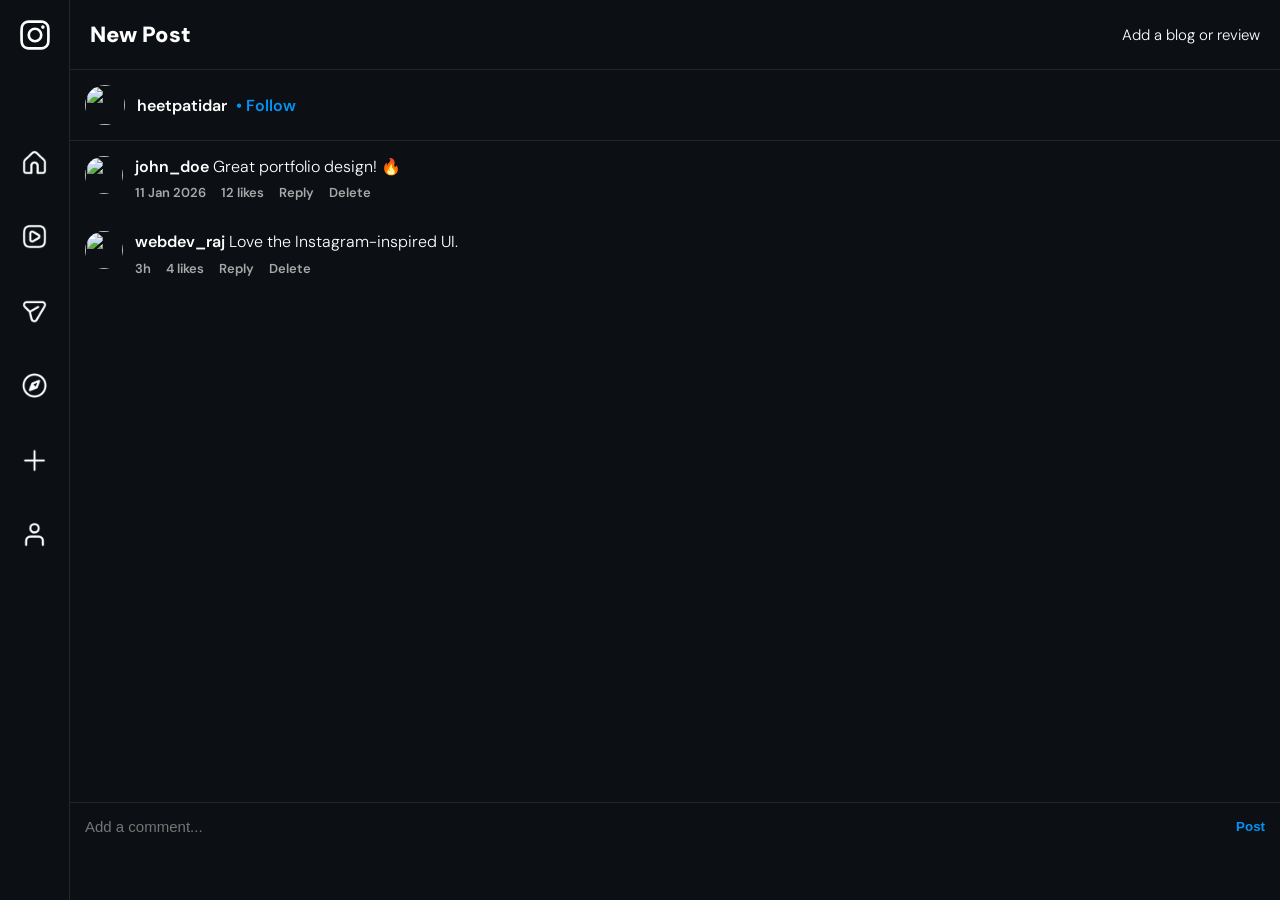
==== addnew/index.html @ d6d23845 "Comment section update" ====
<!DOCTYPE html>
<html lang="en">

<head>
  <meta charset="UTF-8">
  <title>Instagram Profile Clone</title>
  <meta name="viewport" content="width=device-width, initial-scale=1.0">
  <link rel="stylesheet" href="style.css">
  <link
    href="https://fonts.googleapis.com/css2?family=DM+Sans:ital,opsz,wght@0,9..40,100..1000;1,9..40,100..1000&family=Parkinsans:wght@300..800&display=swap"
    rel="stylesheet">
</head>

<body>


  <div class="hamburger" id="hamburger">
    <img src="../static/Instagram_simple_icon.svg" alt="">
  </div>


  <div class="layout">

    <!-- SIDEBAR -->
    <aside class="icon-bar" id="sidebar">
      <div class="icon"><a href="/"><img src="../static/svgviewer-png-output (1).png" alt="404" srcset=""></a></div>
      <div class="icon"><img src="../static/svgviewer-png-output.png" alt="404" srcset=""></div>
      <div class="icon"><a href="/skills/"><img src="../static/svgviewer-png-output (6).png" alt="" srcset=""></a></div>
      <div class="icon"><img src="../static/svgviewer-png-output (3).png" alt="" srcset=""></div>
      <div class="icon"><a href="/addnew/"><img src="../static/svgviewer-png-output (4).png" alt=""></a></div>
      <div class="icon"><a href="/profile/"><img src="../static/svgviewer-png-output (5).png" alt=""></a></div>
    </aside>

    <!-- MAIN CONTENT -->
    <main class="profile-container">

      <div class="header">
        <h2>New Post</h2>
        <span> Add a blog or review</span>
      </div>
      <div class="comments-page">

        <!-- Header -->
        <div class="post-header">
          <img src="profile.jpg" alt="">
          <div class="user-info">
            <span class="username">heetpatidar</span>
            <span class="follow">• Follow</span>
          </div>

          <i class="fa-solid fa-ellipsis"></i>
        </div>

        <!-- Comments -->
        <div class="comments-container">

          <div class="comment">
            <img src="profile1.jpg" alt="">

            <div class="comment-body">
              <p>
                <span class="username">john_doe</span>
                <span class="review">Great portfolio design! 🔥</span>
              </p>

              <div class="comment-meta">
                <span>11 Jan 2026</span>
                <span>12 likes</span>
                <span>Reply</span>
                <span class="delete">Delete</span>
              </div>
            </div>

            <i class="fa-regular fa-heart"></i>
          </div>


          <div class="comment">
            <img src="profile2.jpg" alt="">

            <div class="comment-body">
              <p>
                <span class="username">webdev_raj</span>
                <span class="review">Love the Instagram-inspired UI.</span>
              </p>

              <div class="comment-meta">
                <span>3h</span>
                <span>4 likes</span>
                <span>Reply</span>
                <span class="delete">Delete</span>
              </div>
            </div>

            <i class="fa-regular fa-heart"></i>
          </div>

        </div>

        <!-- Input -->
        <div class="comment-input">
          <input type="text" id="comment-text" placeholder="Add a comment..." />
          <button id="post-comment">Post</button>
        </div>

      </div>







    </main>
  </div>

  <script src="script.js"></script>
</body>

</html>
---- addnew/style.css ----
:root {
  --bg: rgb(12, 15, 20);
  --text: #fff;
  --subtext: #a8a8a8;
  --border: 1px solid #262626;
  --hover: #1a1a1a;
}

* {
  margin: 0;
  padding: 0;
  box-sizing: border-box;
}

body {
  background: var(--bg);
  color: var(--text);
  height: 100vh;
  overflow: hidden;
  font-family: "DM Sans", sans-serif;
  font-optical-sizing: auto;
  font-weight: 600;
  font-style: normal;
  overflow-y: scroll;
}

/* LAYOUT */
.layout {
  display: flex;
  height: 100vh;
}

.hamburger {
  position: fixed;
  top: 20px;
  left: 20px;

}

.hamburger img {
  width: 30px;
  filter: invert(1);
}

/* SIDEBAR */
.icon-bar {
  width: 70px;
  border-right: var(--border);
  display: flex;
  flex-direction: column;
  align-items: center;
  padding-top: 150px;
  gap: 50px;
}

.icon {
  font-size: 22px;
  cursor: pointer;
  filter: invert(1);
  background-color: rgb(243, 240, 235);
  /* width: 40px;
  height: 40px; */
  display: flex;
  align-items: center;
  justify-content: center;
  border-radius: 30%;
  transition: all 0.1s ease-in;
}
/* 
.icon:hover {
  /* background-color: var(--subtext); */
  /* filter:invert(1); 
} */

.icon img {
  width: 25px;
  /* filter:invert(1); */
  height:25px;
}
.icon a{
  display:flex;
  height:24px;
}

.header {
  display: flex;
  justify-content: space-between;
  align-items: center;
  padding: 20px;
  border-bottom: var(--border);
}
.header span{
  font-size:15px;
  font-weight:300;
}
.header h2 {
  font-size: 22px;
  font-weight: 1000;
}

.nav-item {
  font-size: 22px;
  cursor: pointer;
}

/* PROFILE */
.profile-container {
  flex: 1;
  /* overflow-y:scroll; */
  /* padding: 40px 60px; */
} 

/* HEADER */
.profile-header {
  display: flex;
  flex-direction: column;
  border:var(--border);
  /* height:80%; */
  /* zoom:0.5; */
  justify-content:space-between
}

.comments-page{
    /* max-width:600px; */
    margin:auto;
    min-height:100vh;
    /* background:#000; */
}

.post-header{
    display:flex;
    align-items:center;
    justify-content:space-between;
    padding:15px;
    border-bottom:1px solid #262626;
}

.post-header img{
    width:40px;
    height:40px;
    border-radius:50%;
    object-fit:cover;
}

.user-info{
    flex:1;
    margin-left:12px;
}

.username{
    font-weight:600;
}

.follow{
    color:#0095f6;
    margin-left:5px;
}
.following{
    color:#ffffff;
    margin-left:5px;
}

.comments-container{
    height:calc(100vh - 140px);
    overflow-y:auto;
}

.comment{
    display:flex;
    gap:12px;
    padding:15px;
}

.comment img{
    width:38px;
    height:38px;
    border-radius:50%;
    object-fit:cover;
}

.comment-body{
    flex:1;
}

.comment-body p{
    line-height:1.4;
}

.comment-meta{
    display:flex;
    gap:15px;
    margin-top:6px;
    color:#a8a8a8;
    font-size:13px;
}

.comment i{
    color:#e5e5e5;
    cursor:pointer;
}

.comment-input{
    position:sticky;
    bottom:50px;
    display:flex;
    align-items:center;
    gap:10px;
    padding:15px;
    border-top:1px solid #262626;
    /* background:#000; */
}

.comment-input input{
    flex:1;
    background:transparent;
    border:none;
    outline:none;
    color:white;
    font-size:15px;
}

.comment-input button{
    background:none;
    border:none;
    color:#0095f6;
    font-weight:600;
    cursor:pointer;
}

.review{
  font-weight:300;
}





@media (max-width: 768px) {

  .hamburger {
    display: none;
  }

  .icon-bar {
    bottom: 0px;
    position: fixed;
    /* left: 0px; */
    /* top: 0; */
    height: 48px;
    background: var(--bg);
    border-top: var(--border);
    transition: 0.3s;
    z-index: 999;
    width: 100%;
    /* display: flex; */
    flex-direction: row;
    justify-content: space-evenly;
    padding-bottom: 20px;
    padding-top: 20px;
    gap: 20px;
  }

  .icon-bar.open {
    left: 0;
  }

  .messages-panel {
    width: 100%;
  }

  .icon:hover {
    background-color: none;
  }

  .profile-container {
  flex: 1;
  overflow:none;
  /* padding: 40px 60px; */
}

}
@media(min-width: 768px) {
  .profile-container{
    overflow-y:scroll;
  }
  body{
    overflow-y: none;
  }
}
/* test */
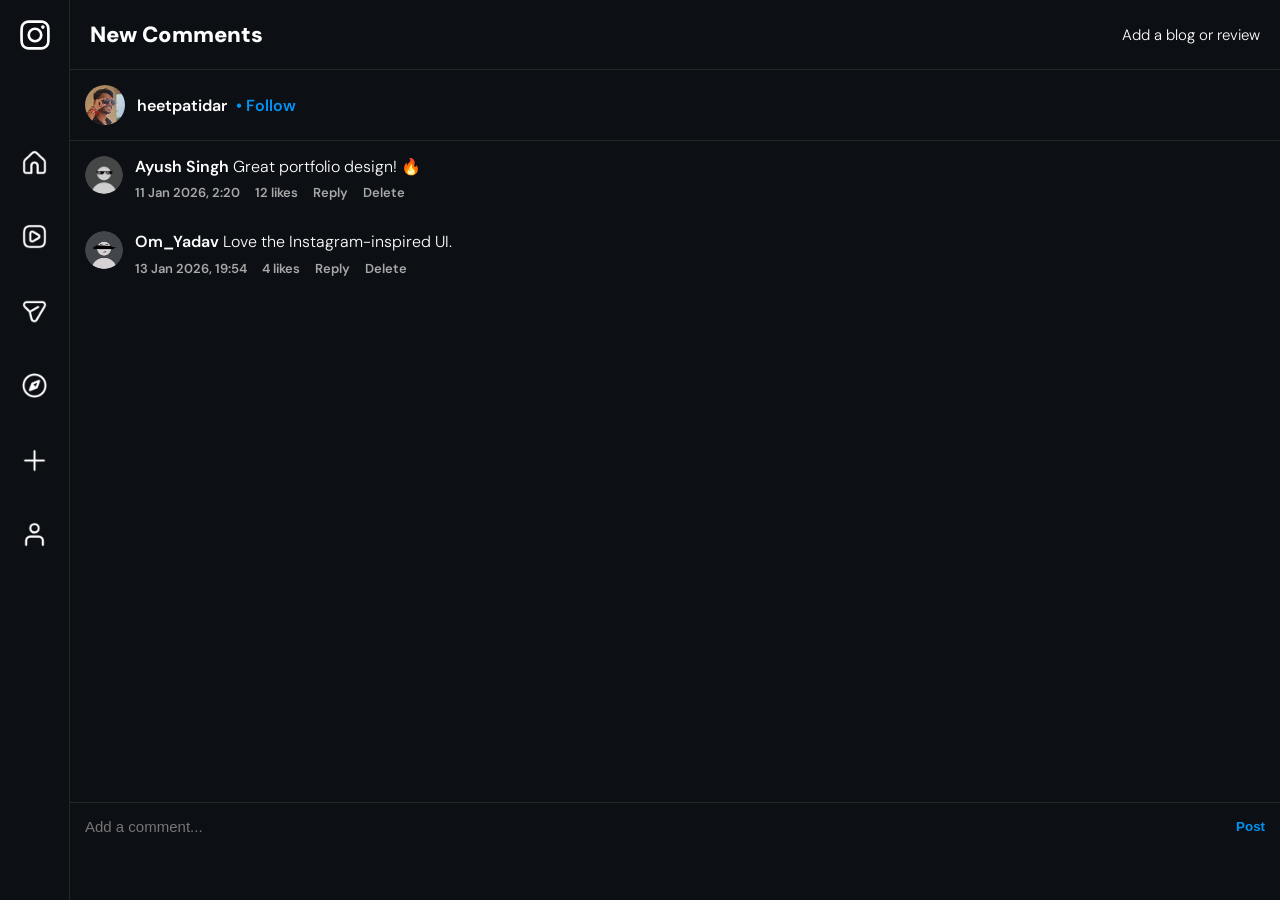
==== commit 20607e93: "comment page finished" ====
--- a/addnew/index.html
+++ b/addnew/index.html
@@ -35,14 +35,14 @@
     <main class="profile-container">
 
       <div class="header">
-        <h2>New Post</h2>
+        <h2>New Comments</h2>
         <span> Add a blog or review</span>
       </div>
       <div class="comments-page">
 
         <!-- Header -->
         <div class="post-header">
-          <img src="profile.jpg" alt="">
+          <img src="../static/VID_20250830_120910_627_exported_2000.jpg" alt="">
           <div class="user-info">
             <span class="username">heetpatidar</span>
             <span class="follow">• Follow</span>
@@ -55,16 +55,16 @@
         <div class="comments-container">
 
           <div class="comment">
-            <img src="profile1.jpg" alt="">
+            <img src="../static/pfps/873698396436075757.jpeg" alt="">
 
             <div class="comment-body">
               <p>
-                <span class="username">john_doe</span>
+                <span class="username">Ayush Singh</span>
                 <span class="review">Great portfolio design! 🔥</span>
               </p>
 
               <div class="comment-meta">
-                <span>11 Jan 2026</span>
+                <span>11 Jan 2026, 2:20</span>
                 <span>12 likes</span>
                 <span>Reply</span>
                 <span class="delete">Delete</span>
@@ -76,16 +76,16 @@
 
 
           <div class="comment">
-            <img src="profile2.jpg" alt="">
+            <img src="../static/pfps/1055531231391791336.jpeg" alt="">
 
             <div class="comment-body">
               <p>
-                <span class="username">webdev_raj</span>
+                <span class="username">Om_Yadav</span>
                 <span class="review">Love the Instagram-inspired UI.</span>
               </p>
 
               <div class="comment-meta">
-                <span>3h</span>
+                <span>13 Jan 2026, 19:54</span>
                 <span>4 likes</span>
                 <span>Reply</span>
                 <span class="delete">Delete</span>
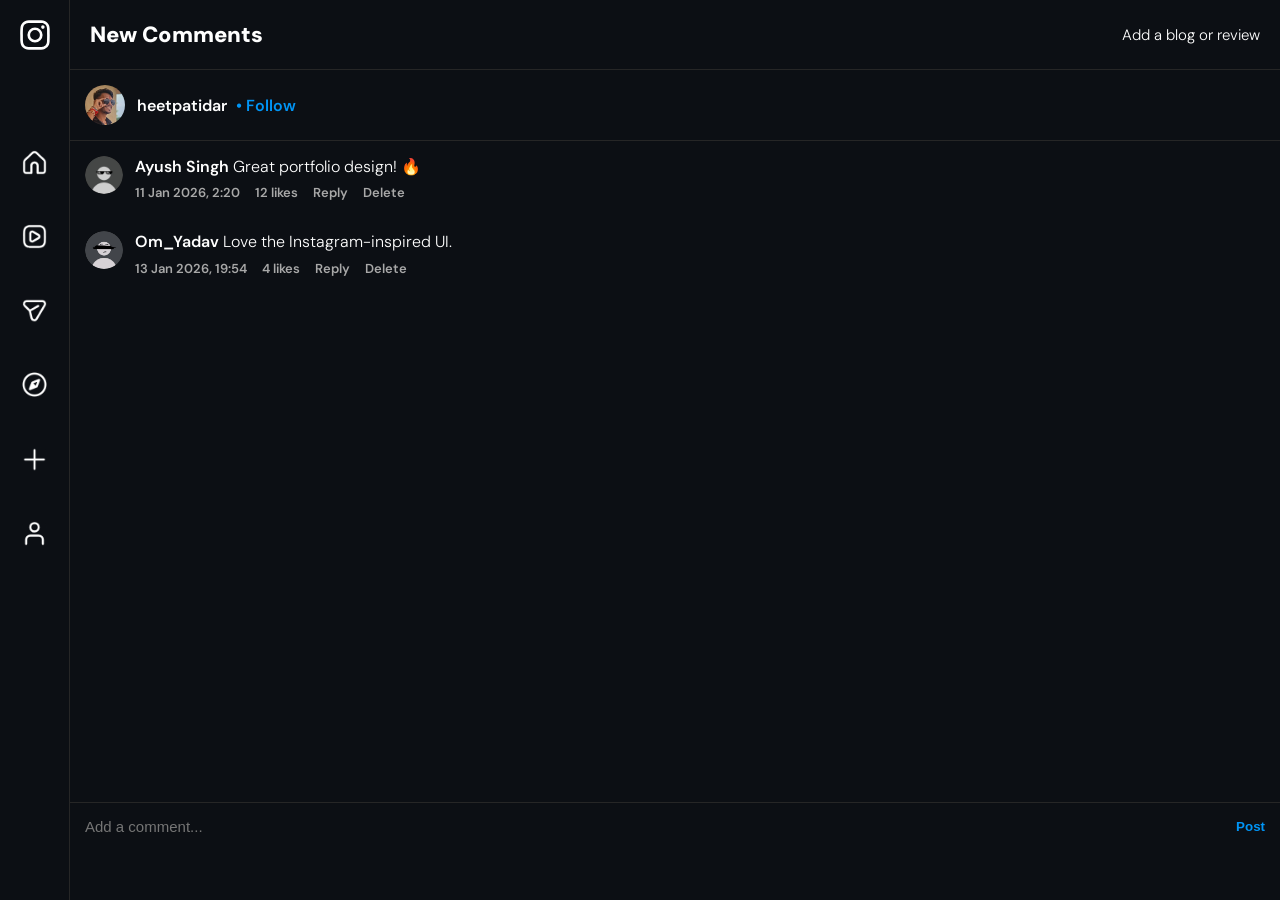
==== commit d396ea1e: "projects page started" ====
--- a/addnew/index.html
+++ b/addnew/index.html
@@ -24,7 +24,7 @@
     <!-- SIDEBAR -->
     <aside class="icon-bar" id="sidebar">
       <div class="icon"><a href="/"><img src="../static/svgviewer-png-output (1).png" alt="404" srcset=""></a></div>
-      <div class="icon"><img src="../static/svgviewer-png-output.png" alt="404" srcset=""></div>
+      <div class="icon"><a href="/projects/"><img src="../static/svgviewer-png-output.png" alt="404" srcset=""></a></div>
       <div class="icon"><a href="/skills/"><img src="../static/svgviewer-png-output (6).png" alt="" srcset=""></a></div>
       <div class="icon"><img src="../static/svgviewer-png-output (3).png" alt="" srcset=""></div>
       <div class="icon"><a href="/addnew/"><img src="../static/svgviewer-png-output (4).png" alt=""></a></div>
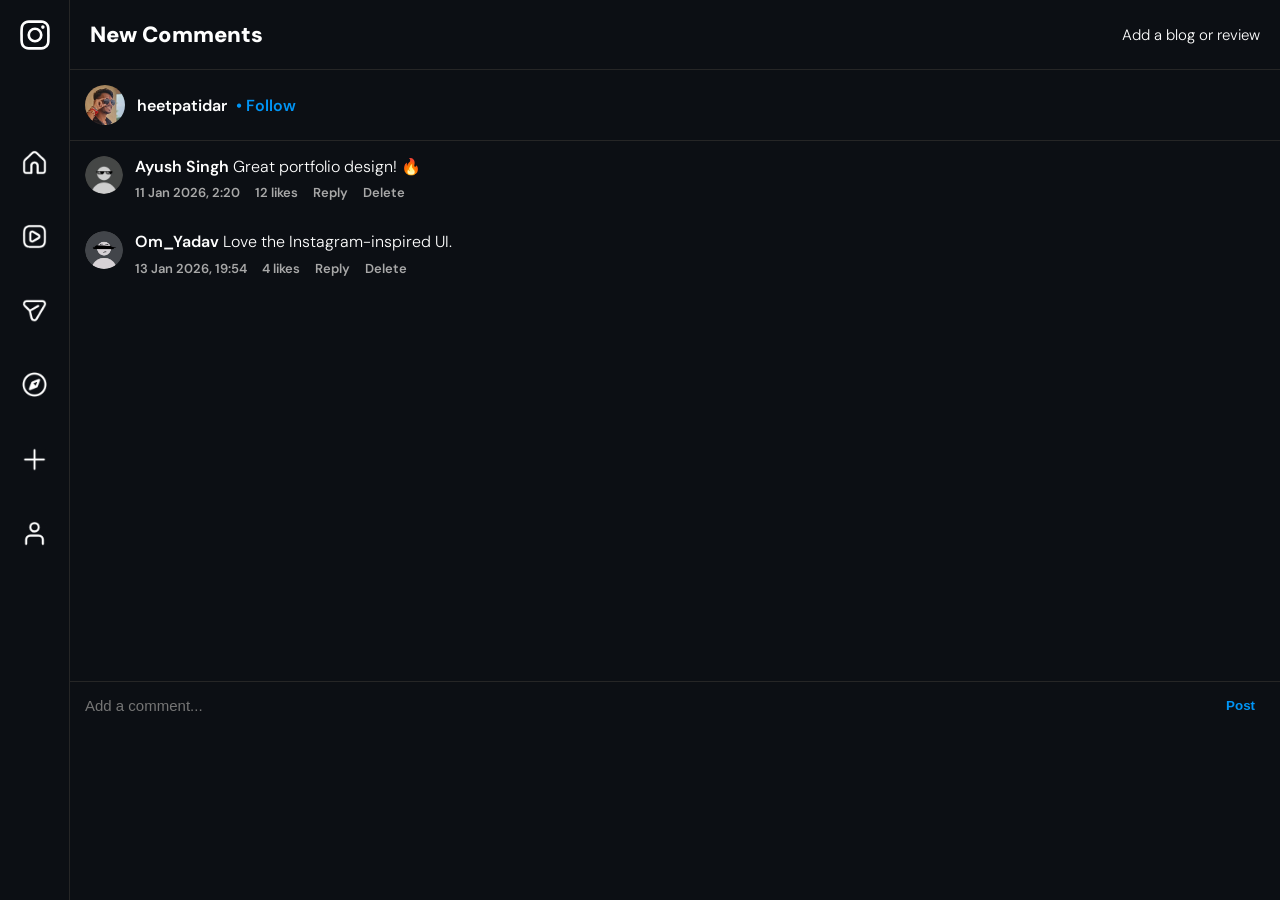
==== commit e3139dd8: "projects" ====
--- a/addnew/index.html
+++ b/addnew/index.html
@@ -9,6 +9,7 @@
   <link
     href="https://fonts.googleapis.com/css2?family=DM+Sans:ital,opsz,wght@0,9..40,100..1000;1,9..40,100..1000&family=Parkinsans:wght@300..800&display=swap"
     rel="stylesheet">
+    <link rel="icon" href="../icons8-instagram-100.png" type="image/png">
 </head>
 
 <body>
--- a/addnew/style.css
+++ b/addnew/style.css
@@ -161,7 +161,7 @@
 }
 
 .comments-container{
-    height:calc(100vh - 140px);
+    height:60vh;
     overflow-y:auto;
 }
 
@@ -225,21 +225,111 @@
     color:#0095f6;
     font-weight:600;
     cursor:pointer;
+    margin-right:10px;
 }
 
 .review{
   font-weight:300;
 }
+.delete{
+  cursor:pointer
+}
+
+.profile-container::-webkit-scrollbar {
+  background-color: transparent;
+  transition: all 0.3s ease-in;
+}
+
+.profile-container::-webkit-scrollbar-thumb {
+  background-color: #a8a8a82b;
+  border-radius: 10px;
+  width: 5px;
+}
+
+.profile-container::-webkit-scrollbar:hover {
+  background-color: var(--hover);
+}
+.comments-container::-webkit-scrollbar {
+  background-color: transparent;
+  transition: all 0.3s ease-in;
+}
+
+.comments-container::-webkit-scrollbar-thumb:hover {
+  background-color: #a8a8a82b;
+  border-radius: 10px;
+  width: 5px;
+}
+.comments-container::-webkit-scrollbar-thumb {
+  background-color: transparent;
+  border-radius: 10px;
+  width: 5px;
+}
+
+.comments-container::-webkit-scrollbar:hover {
+  background-color: var(--hover);
+}
 
 
 
 
 
 @media (max-width: 768px) {
+
+      .layout_main{
+        width:100%;
+    }
+
+ 
+
+    /* .stories{
+        width:300px;
+    } */
+
+    .icon-bar {
+        bottom: 0px;
+        position: fixed;
+        /* left: 0px; */
+        /* top: 0; */
+        height: 48px;
+        background: var(--bg);
+        border-top: var(--border);
+        transition: 0.3s;
+        z-index: 999;
+        width: 100%;
+        /* display: flex; */
+        flex-direction: row;
+        justify-content: space-evenly;
+        padding-bottom: 20px;
+        padding-top: 20px;
+        gap: 20px;
+    }
+
+    .icon-bar.open {
+        left: 0;
+    }
+
+
+
+    .icon:hover {
+        background-color: none;
+    }
+
+
+
+    .icon img {
+        width: 24px;
+        /* filter:invert(1); */
+        height:24px;
+    }
 
   .hamburger {
     display: none;
   }
+
+  .comments-container{
+    height:calc(100vh - 140px);
+    overflow-y:auto;
+}
 
   .icon-bar {
     bottom: 0px;
@@ -287,4 +377,7 @@
     overflow-y: none;
   }
 }
-/* test */+@media (max-width: 768px) {
+
+
+}
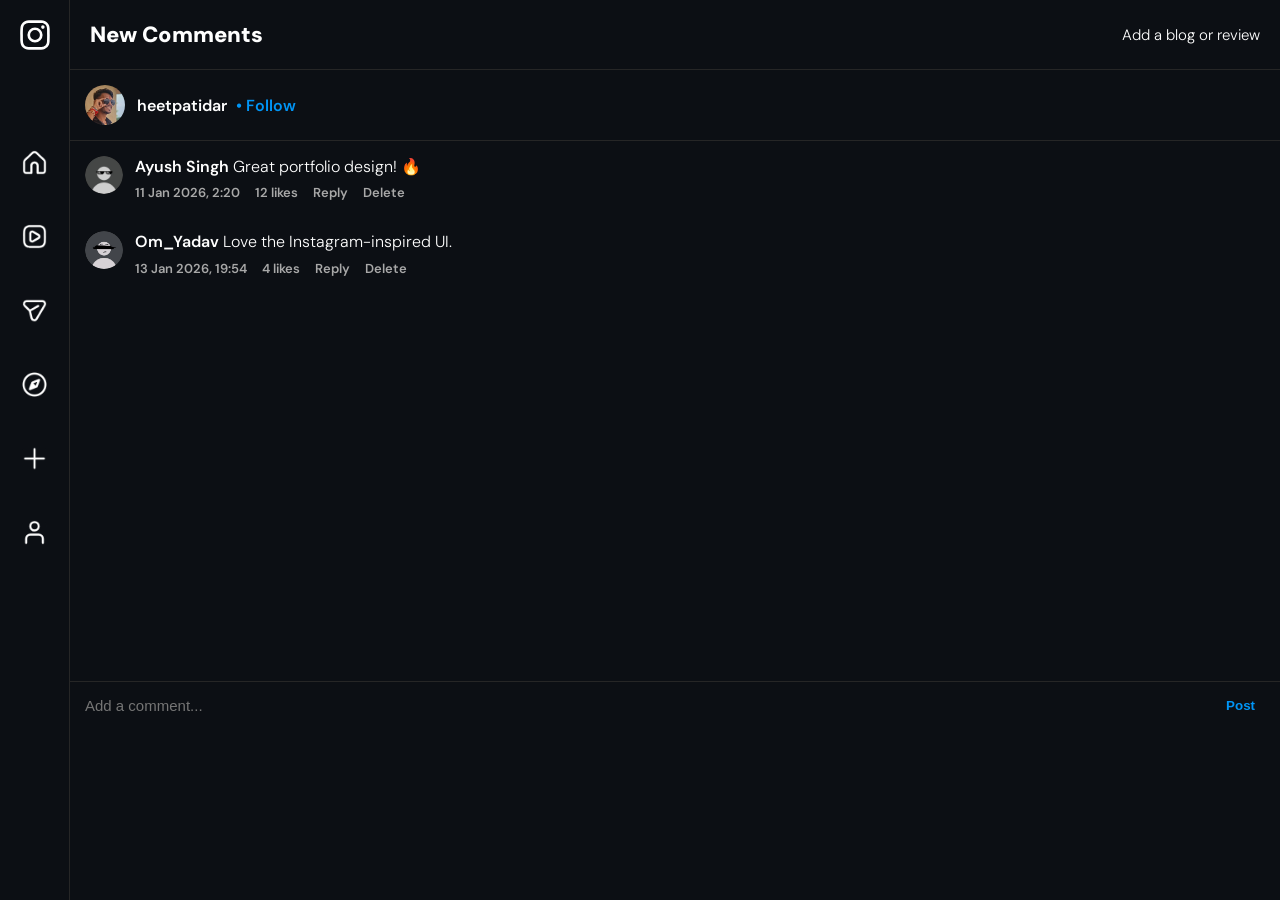
==== commit 34355ae9: "explore page created" ====
--- a/addnew/index.html
+++ b/addnew/index.html
@@ -27,7 +27,7 @@
       <div class="icon"><a href="/"><img src="../static/svgviewer-png-output (1).png" alt="404" srcset=""></a></div>
       <div class="icon"><a href="/projects/"><img src="../static/svgviewer-png-output.png" alt="404" srcset=""></a></div>
       <div class="icon"><a href="/skills/"><img src="../static/svgviewer-png-output (6).png" alt="" srcset=""></a></div>
-      <div class="icon"><img src="../static/svgviewer-png-output (3).png" alt="" srcset=""></div>
+      <div class="icon"><a href="/explore/"><img src="../static/svgviewer-png-output (3).png" alt="" srcset=""></a></div>
       <div class="icon"><a href="/addnew/"><img src="../static/svgviewer-png-output (4).png" alt=""></a></div>
       <div class="icon"><a href="/profile/"><img src="../static/svgviewer-png-output (5).png" alt=""></a></div>
     </aside>
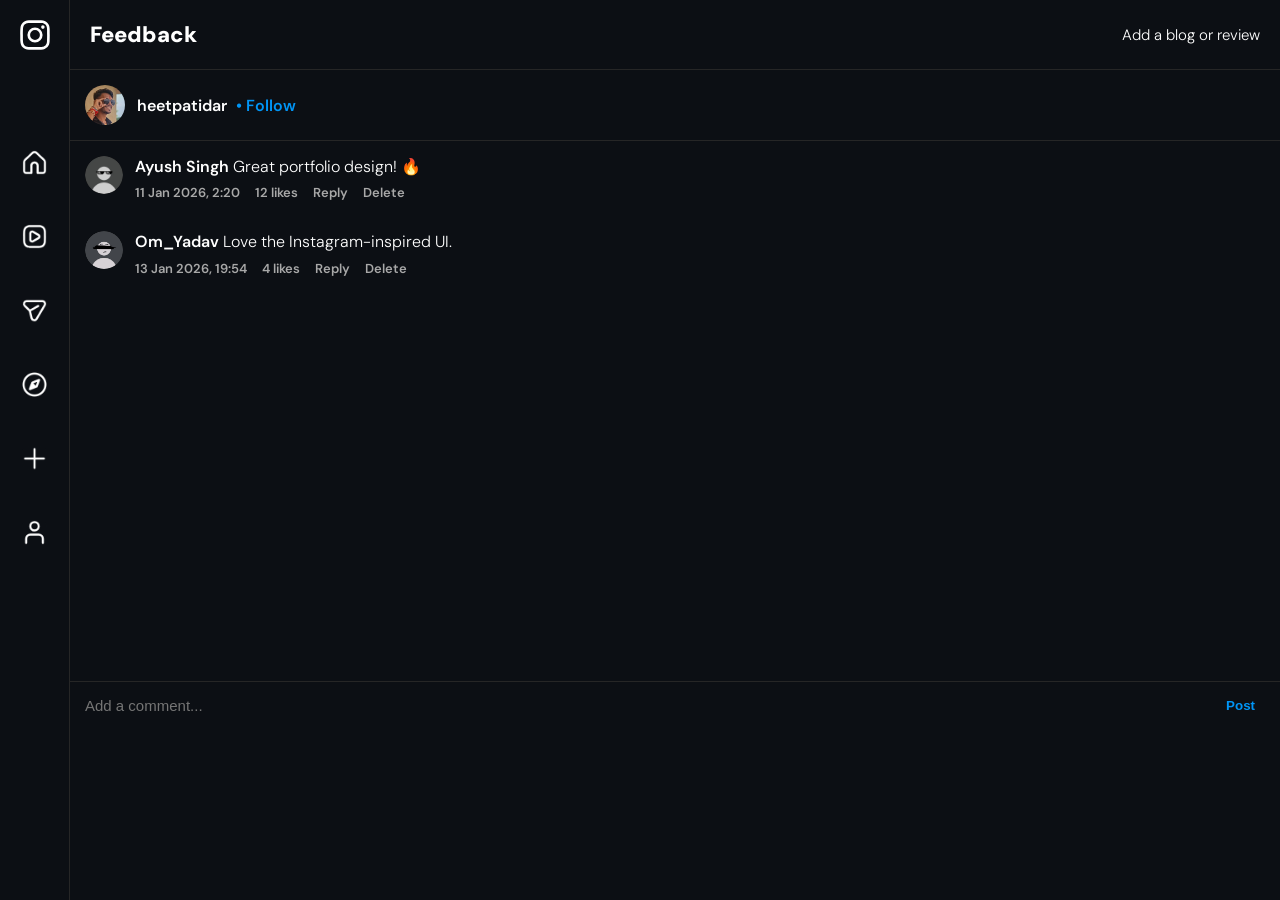
==== commit b0ef89b6: "feedback name change" ====
--- a/addnew/index.html
+++ b/addnew/index.html
@@ -36,7 +36,7 @@
     <main class="profile-container">
 
       <div class="header">
-        <h2>New Comments</h2>
+        <h2>Feedback</h2>
         <span> Add a blog or review</span>
       </div>
       <div class="comments-page">
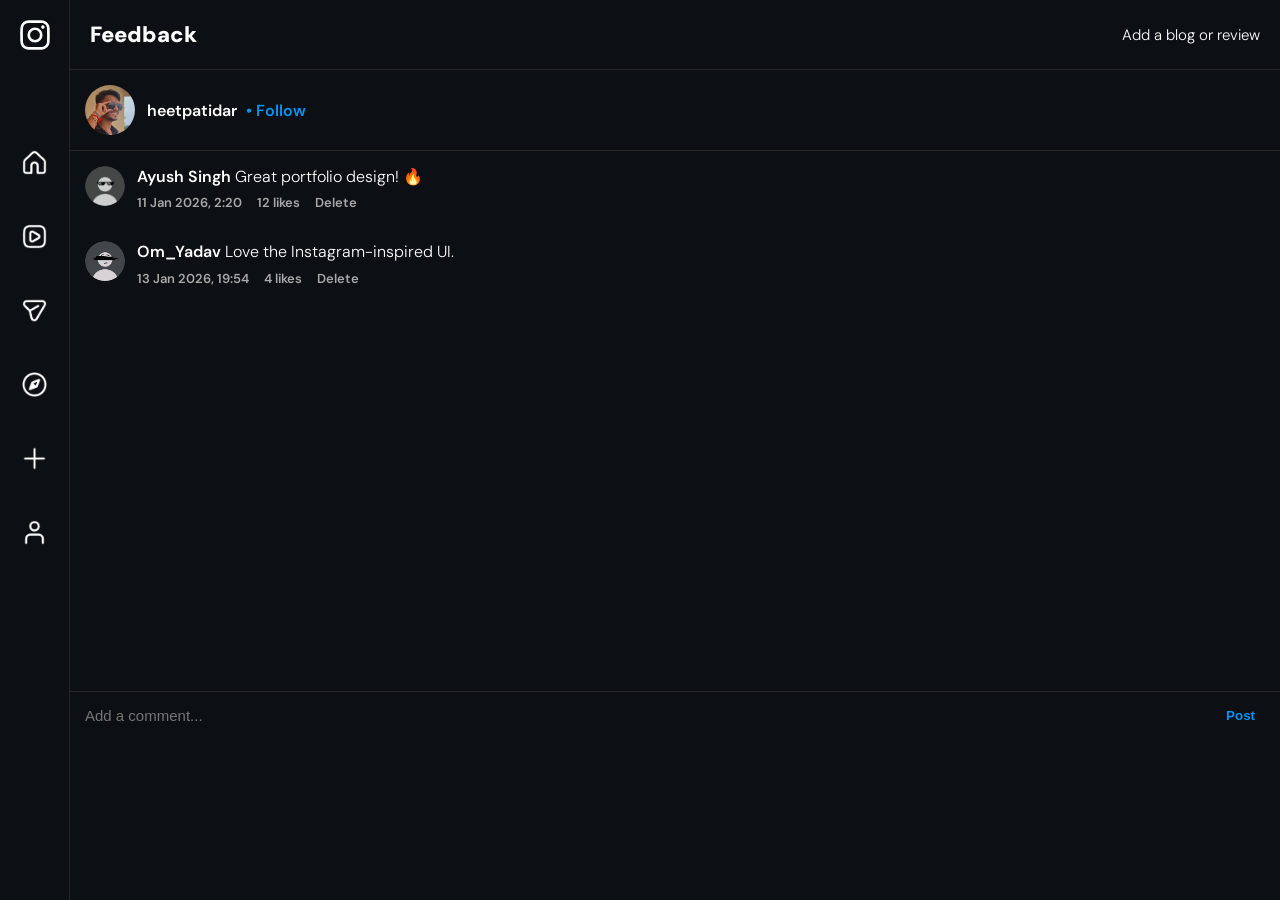
==== commit 5a783280: "feedback updates" ====
--- a/addnew/index.html
+++ b/addnew/index.html
@@ -67,7 +67,6 @@
               <div class="comment-meta">
                 <span>11 Jan 2026, 2:20</span>
                 <span>12 likes</span>
-                <span>Reply</span>
                 <span class="delete">Delete</span>
               </div>
             </div>
@@ -88,7 +87,6 @@
               <div class="comment-meta">
                 <span>13 Jan 2026, 19:54</span>
                 <span>4 likes</span>
-                <span>Reply</span>
                 <span class="delete">Delete</span>
               </div>
             </div>
--- a/addnew/style.css
+++ b/addnew/style.css
@@ -10,6 +10,7 @@
   margin: 0;
   padding: 0;
   box-sizing: border-box;
+  -webkit-tap-highlight-color: transparent;
 }
 
 body {
@@ -136,8 +137,8 @@
 }
 
 .post-header img{
-    width:40px;
-    height:40px;
+    width:50px;
+    height:50px;
     border-radius:50%;
     object-fit:cover;
 }
@@ -155,9 +156,15 @@
     color:#0095f6;
     margin-left:5px;
 }
+.follow:hover{
+  cursor:pointer;
+}
 .following{
     color:#ffffff;
     margin-left:5px;
+}
+.following:hover{
+  cursor:pointer;
 }
 
 .comments-container{
@@ -172,8 +179,8 @@
 }
 
 .comment img{
-    width:38px;
-    height:38px;
+    width:40px;
+    height:40px;
     border-radius:50%;
     object-fit:cover;
 }
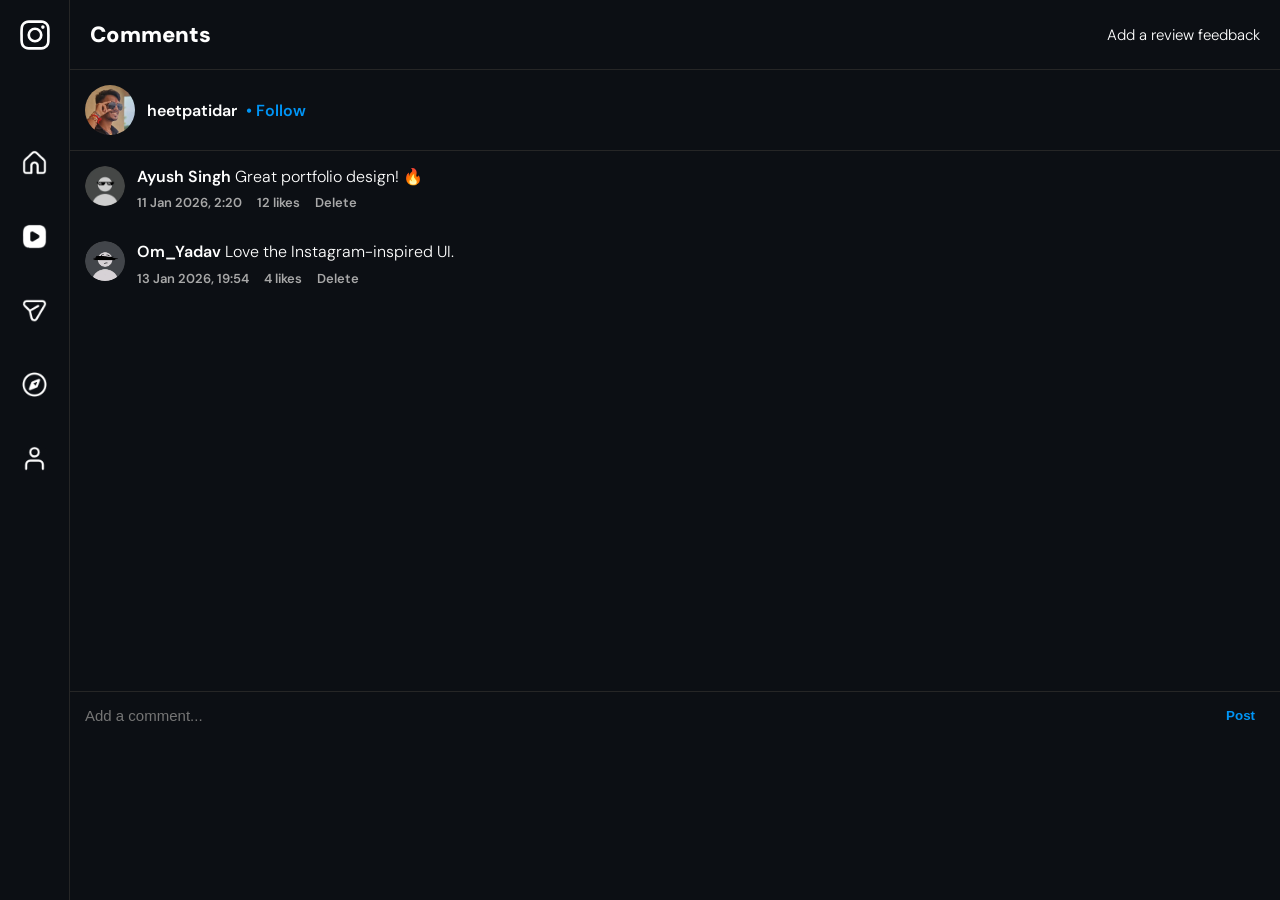
==== commit a071a1f7: "addnew hidden" ====
--- a/addnew/index.html
+++ b/addnew/index.html
@@ -25,10 +25,10 @@
     <!-- SIDEBAR -->
     <aside class="icon-bar" id="sidebar">
       <div class="icon"><a href="/"><img src="../static/svgviewer-png-output (1).png" alt="404" srcset=""></a></div>
-      <div class="icon"><a href="/projects/"><img src="../static/svgviewer-png-output.png" alt="404" srcset=""></a></div>
+      <div class="icon"><a href="/projects/"><img src="../static/svgviewer-png-output (14).png" alt="404" srcset=""></a></div>
       <div class="icon"><a href="/skills/"><img src="../static/svgviewer-png-output (6).png" alt="" srcset=""></a></div>
       <div class="icon"><a href="/explore/"><img src="../static/svgviewer-png-output (3).png" alt="" srcset=""></a></div>
-      <div class="icon"><a href="/addnew/"><img src="../static/svgviewer-png-output (4).png" alt=""></a></div>
+      <div class="icon hidethis"><a href="/addnew/"><img src="../static/svgviewer-png-output (4).png" alt=""></a></div>
       <div class="icon"><a href="/profile/"><img src="../static/svgviewer-png-output (5).png" alt=""></a></div>
     </aside>
 
@@ -36,8 +36,8 @@
     <main class="profile-container">
 
       <div class="header">
-        <h2>Feedback</h2>
-        <span> Add a blog or review</span>
+        <h2>Comments</h2>
+        <span> Add a review feedback</span>
       </div>
       <div class="comments-page">
 
--- a/addnew/style.css
+++ b/addnew/style.css
@@ -208,13 +208,14 @@
 
 .comment-input{
     position:sticky;
-    bottom:50px;
+    bottom:47px;
     display:flex;
     align-items:center;
     gap:10px;
     padding:15px;
     border-top:1px solid #262626;
     /* background:#000; */
+    background: var(--bg);
 }
 
 .comment-input input{
@@ -275,6 +276,11 @@
 .comments-container::-webkit-scrollbar:hover {
   background-color: var(--hover);
 }
+
+.hidethis{
+    display:none;
+}
+
 
 
 
